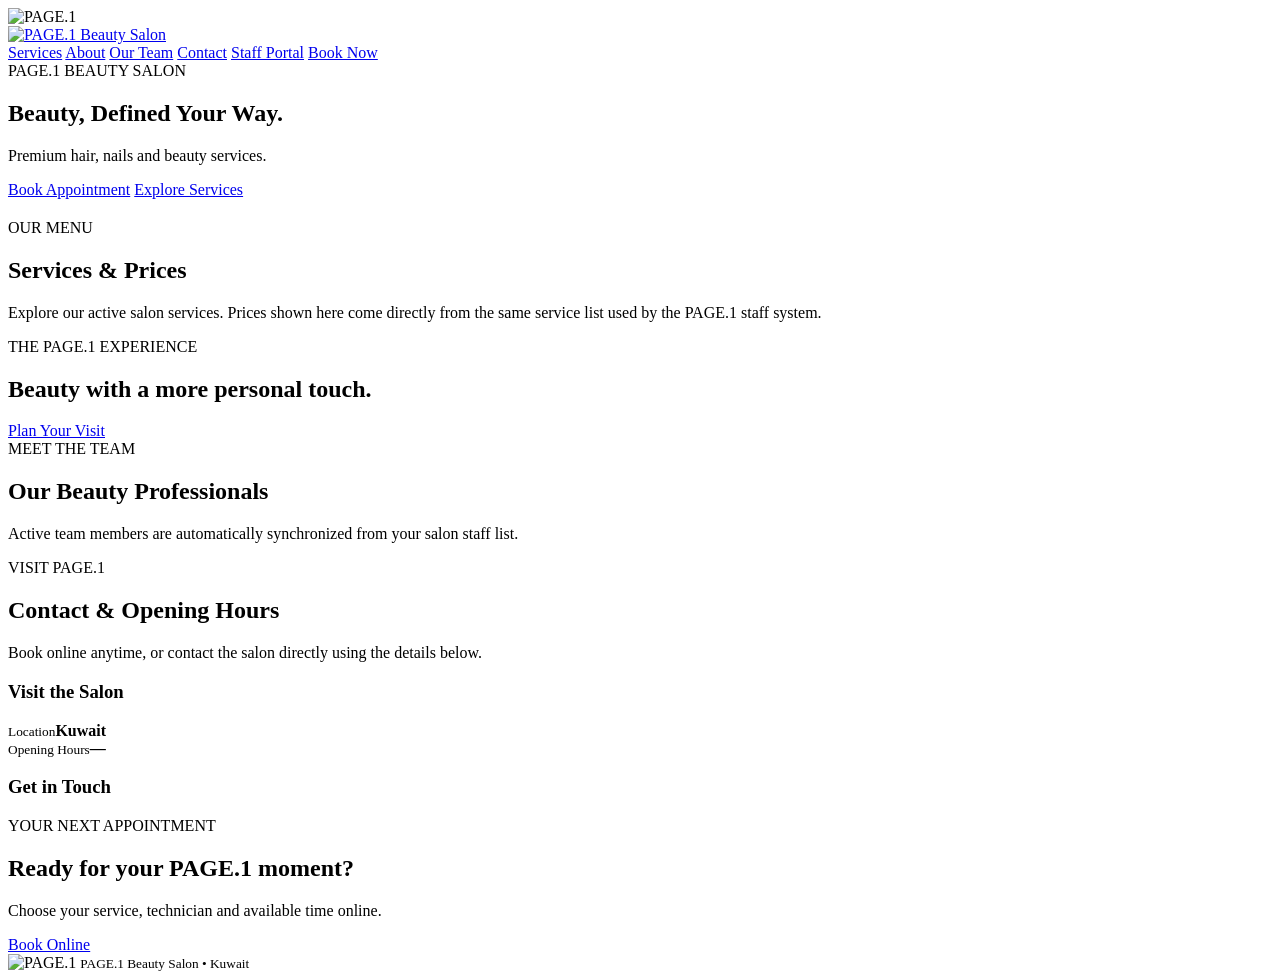
==== index.html @ f1e14783 "Add files via upload" ====
<!DOCTYPE html>
<html>
<head>
<meta name="theme-color" content="#E9E2D0">
<link rel="manifest" href="manifest.json">
<link rel="icon" href="assets/images/icon-192.png">
<meta name="description" content="PAGE.1 Beauty Salon - services, team and online booking.">
<meta name="viewport" content="width=device-width,initial-scale=1">
<title>PAGE.1 Beauty Salon</title>
<link rel="stylesheet" href="assets/css/site.css">
</head>
<body>
<div id="loading" class="loading">
  <div class="loading-box">
    <img src="assets/images/page1-logo.png" alt="PAGE.1">
    <div class="dots"><i></i><i></i><i></i></div>
  </div>
</div>

<header class="site-header">
  <nav class="nav">
    <a href="#"><img class="nav-logo" src="assets/images/page1-logo.png" alt="PAGE.1 Beauty Salon"></a>
    <div class="nav-links">
      <a href="#services">Services</a>
      <a href="#about">About</a>
      <a href="#team">Our Team</a>
      <a href="#contact">Contact</a>
      <a class="nav-staff" href="./staff/" >Staff Portal</a>
      <a class="nav-book" href="./book/" >Book Now</a>
    </div>
  </nav>
</header>

<section class="hero">
  <div class="hero-inner">
    <div>
      <div class="eyebrow">PAGE.1 BEAUTY SALON</div>
      <h1 id="tagline">Beauty, Defined Your Way.</h1>
      <p id="subtitle">Premium hair, nails and beauty services.</p>
      <div class="hero-actions">
        <a class="btn btn-dark" href="./book/" >Book Appointment</a>
        <a class="btn btn-light" href="#services">Explore Services</a>
      </div>
      <div id="heroNote" class="eyebrow" style="margin-top:20px;letter-spacing:1px"></div>
    </div>
    <div class="hero-art">
      <div class="art-card art-main"></div>
      <div class="art-card art-mini"></div>
    </div>
  </div>
</section>

<section id="services" class="section services-section">
  <div class="wrap">
    <div class="section-head">
      <div><div class="eyebrow">OUR MENU</div><h2>Services & Prices</h2></div>
      <p>Explore our active salon services. Prices shown here come directly from the same service list used by the PAGE.1 staff system.</p>
    </div>
    <div id="categoryFilter" class="category-filter"></div>
    <div id="serviceGrid" class="service-grid"></div>
  </div>
</section>

<section id="about" class="section">
  <div class="wrap about-grid">
    <div class="about-art"></div>
    <div class="about-copy">
      <div class="eyebrow">THE PAGE.1 EXPERIENCE</div>
      <h2>Beauty with a more personal touch.</h2>
      <p id="aboutText"></p>
      <a class="btn btn-dark" href="./book/" >Plan Your Visit</a>
    </div>
  </div>
</section>

<section id="team" class="section team-section">
  <div class="wrap">
    <div class="section-head">
      <div><div class="eyebrow">MEET THE TEAM</div><h2>Our Beauty Professionals</h2></div>
      <p>Active team members are automatically synchronized from your salon staff list.</p>
    </div>
    <div id="teamGrid" class="team-grid"></div>
  </div>
</section>

<section id="gallerySection" class="section" style="display:none">
  <div class="wrap">
    <div class="section-head">
      <div><div class="eyebrow">PAGE.1 MOMENTS</div><h2>Gallery</h2></div>
      <p>A glimpse of PAGE.1 style and salon work.</p>
    </div>
    <div id="gallery" class="gallery"></div>
  </div>
</section>

<section id="contact" class="section contact-section">
  <div class="wrap">
    <div class="section-head">
      <div><div class="eyebrow">VISIT PAGE.1</div><h2>Contact & Opening Hours</h2></div>
      <p>Book online anytime, or contact the salon directly using the details below.</p>
    </div>
    <div class="contact-grid">
      <div class="contact-card">
        <h3>Visit the Salon</h3>
        <div class="contact-list">
          <div class="contact-row"><small>Location</small><b id="location">Kuwait</b></div>
          <div class="contact-row"><small>Opening Hours</small><b id="hours">—</b></div>
        </div>
      </div>
      <div class="contact-card">
        <h3>Get in Touch</h3>
        <div id="contactList" class="contact-list"></div>
      </div>
    </div>
  </div>
</section>

<section class="cta">
  <div class="wrap">
    <div class="eyebrow">YOUR NEXT APPOINTMENT</div>
    <h2>Ready for your PAGE.1 moment?</h2>
    <p>Choose your service, technician and available time online.</p>
    <div class="hero-actions" style="justify-content:center">
      <a class="btn btn-dark" href="./book/" >Book Online</a>
    </div>
  </div>
</section>

<footer class="footer">
  <div class="wrap footer-inner">
    <img class="footer-logo" src="assets/images/page1-logo.png" alt="PAGE.1">
    <small id="footerCopy">PAGE.1 Beauty Salon • Kuwait</small>
  </div>
</footer>

<script>document.documentElement.dataset.sw="service-worker.js";</script>
<script src="assets/js/config.js"></script>
<script src="assets/js/api.js"></script>
<script src="assets/js/site.js"></script>
<script src="assets/js/pwa.js"></script>
</body>
</html>
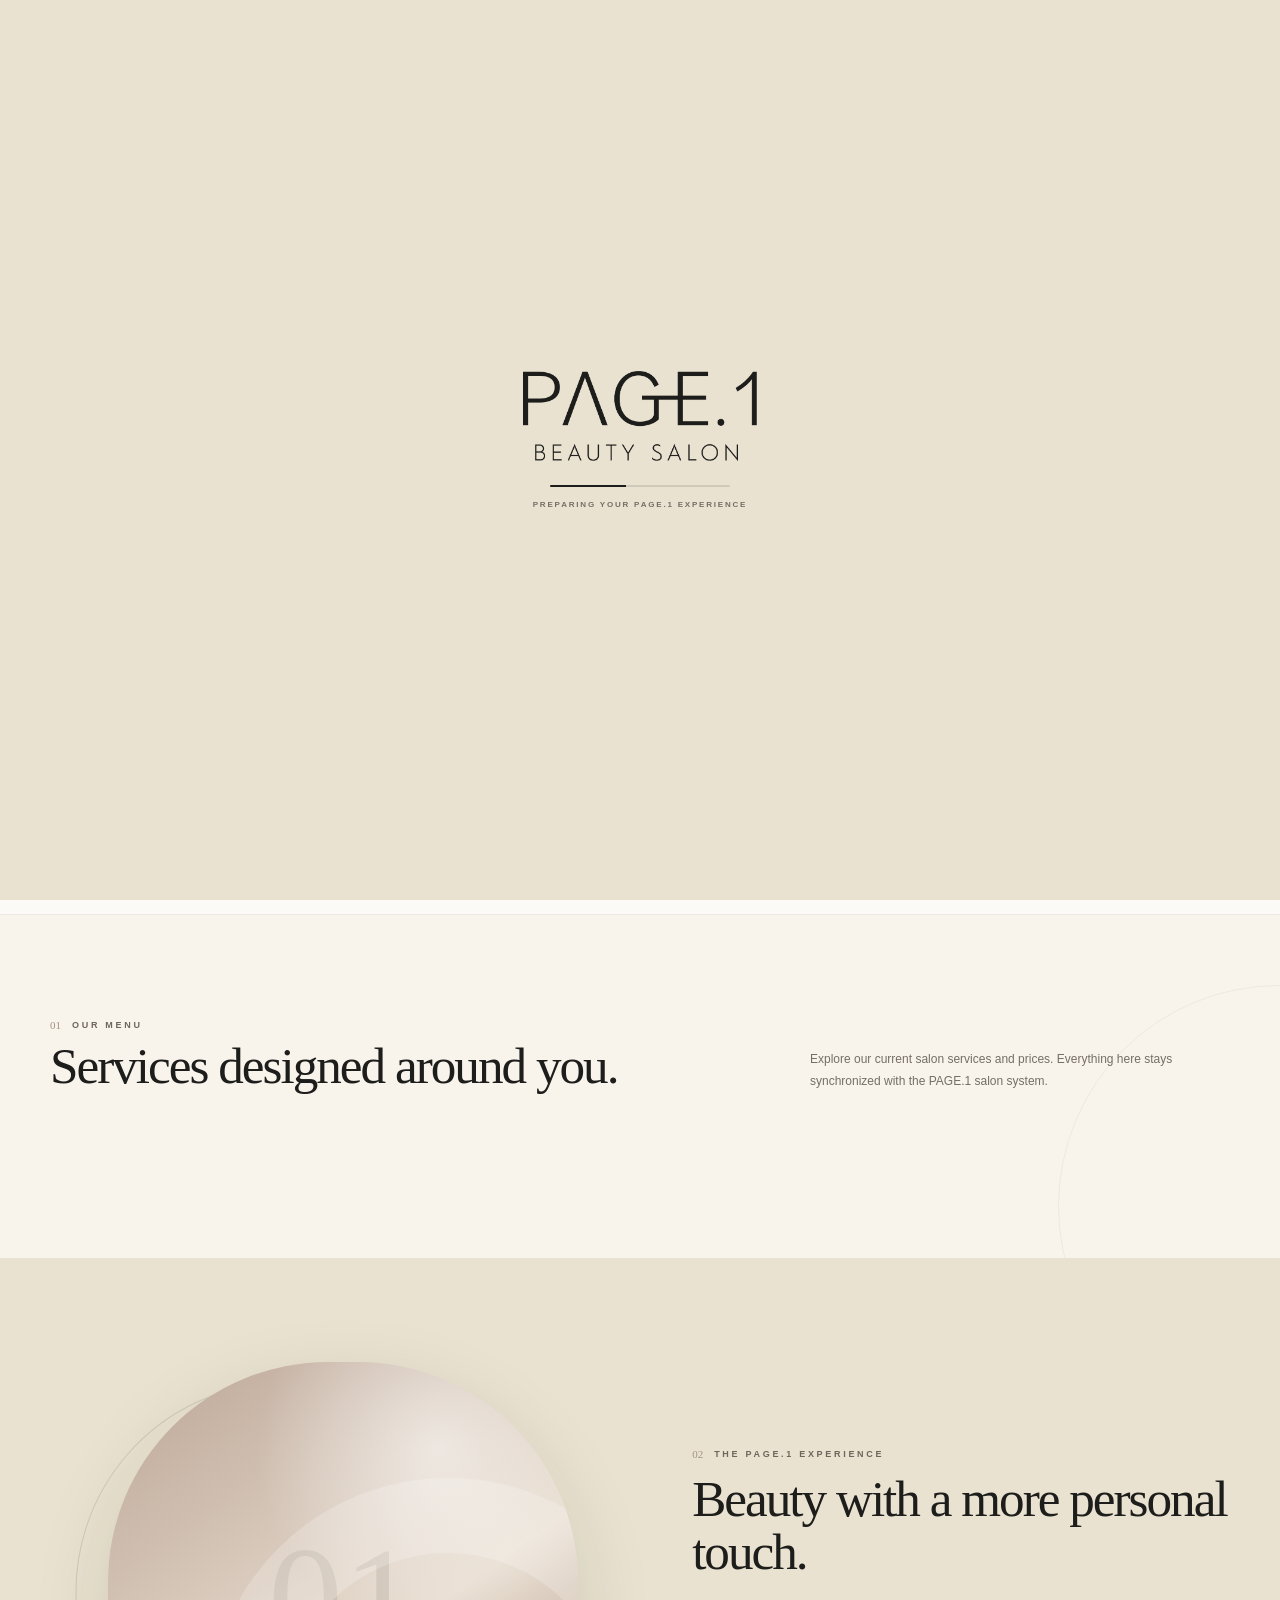
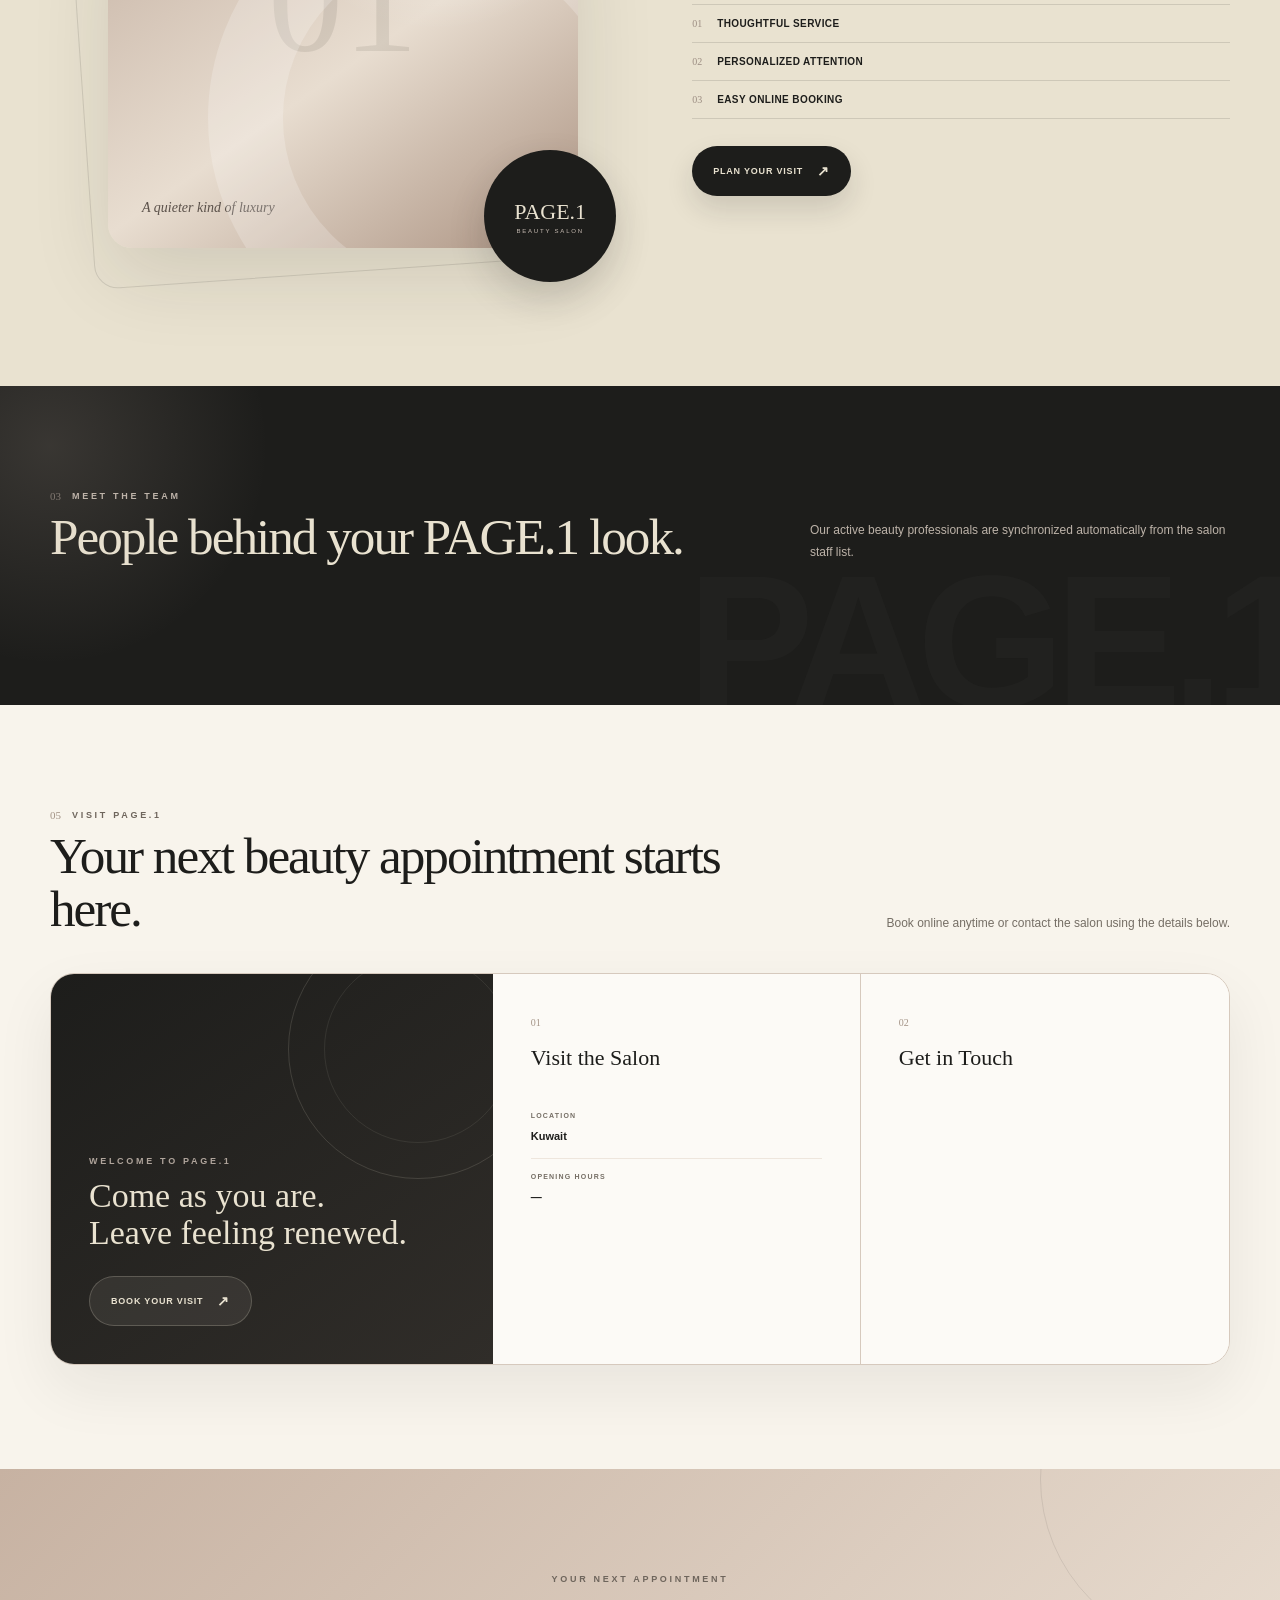
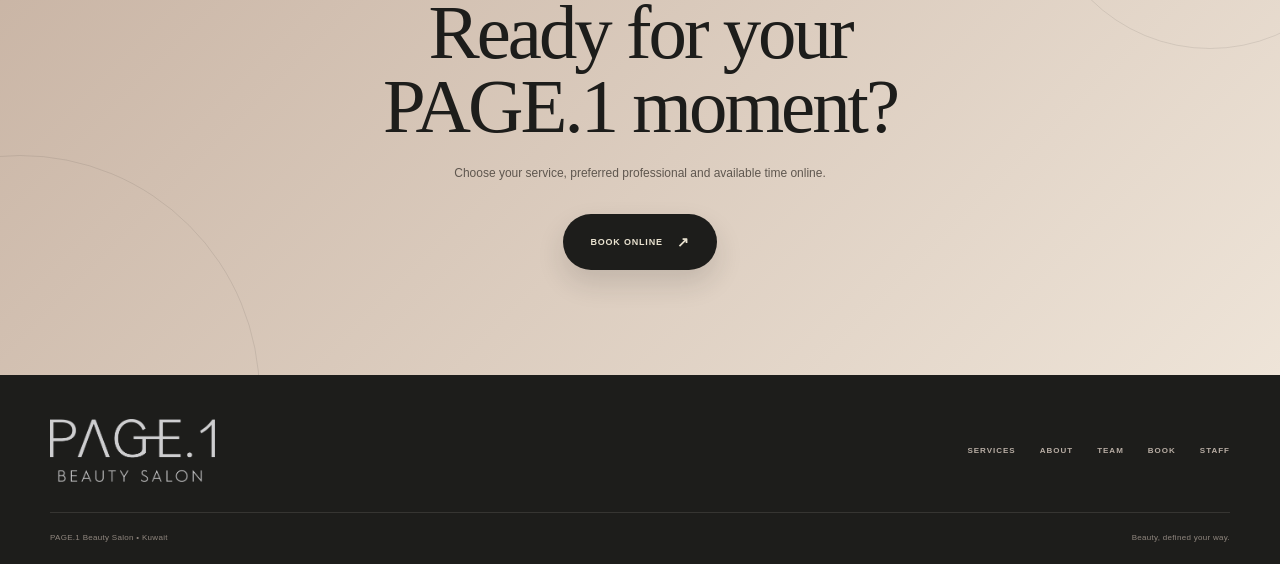
==== commit 7ff08904: "Add files via upload" ====
--- a/index.html
+++ b/index.html
@@ -1,93 +1,174 @@
 <!DOCTYPE html>
-<html>
+<html lang="en">
 <head>
+<meta charset="utf-8">
 <meta name="theme-color" content="#E9E2D0">
 <link rel="manifest" href="manifest.json">
 <link rel="icon" href="assets/images/icon-192.png">
-<meta name="description" content="PAGE.1 Beauty Salon - services, team and online booking.">
-<meta name="viewport" content="width=device-width,initial-scale=1">
+<meta name="description" content="PAGE.1 Beauty Salon - premium beauty services, team and online booking in Kuwait.">
+<meta name="viewport" content="width=device-width,initial-scale=1,viewport-fit=cover">
 <title>PAGE.1 Beauty Salon</title>
 <link rel="stylesheet" href="assets/css/site.css">
 </head>
 <body>
+<div id="scrollProgress" class="scroll-progress" aria-hidden="true"></div>
+
 <div id="loading" class="loading">
   <div class="loading-box">
     <img src="assets/images/page1-logo.png" alt="PAGE.1">
-    <div class="dots"><i></i><i></i><i></i></div>
+    <div class="loading-line"><i></i></div>
+    <small>Preparing your PAGE.1 experience</small>
   </div>
 </div>
 
-<header class="site-header">
+<div class="announcement">
+  <div class="announcement-inner">
+    <span>PAGE.1 BEAUTY SALON</span>
+    <span class="announcement-dot"></span>
+    <span>Online booking available</span>
+    <a href="./book/">Reserve your visit <span>↗</span></a>
+  </div>
+</div>
+
+<header class="site-header" id="siteHeader">
   <nav class="nav">
-    <a href="#"><img class="nav-logo" src="assets/images/page1-logo.png" alt="PAGE.1 Beauty Salon"></a>
-    <div class="nav-links">
+    <a class="brand" href="#top" aria-label="PAGE.1 Beauty Salon home">
+      <img class="nav-logo" src="assets/images/page1-logo.png" alt="PAGE.1 Beauty Salon">
+    </a>
+
+    <button id="menuToggle" class="menu-toggle" type="button" aria-expanded="false" aria-controls="navLinks" aria-label="Open navigation">
+      <span></span><span></span>
+    </button>
+
+    <div class="nav-links" id="navLinks">
       <a href="#services">Services</a>
       <a href="#about">About</a>
-      <a href="#team">Our Team</a>
+      <a href="#team">Team</a>
       <a href="#contact">Contact</a>
-      <a class="nav-staff" href="./staff/" >Staff Portal</a>
-      <a class="nav-book" href="./book/" >Book Now</a>
+      <a class="nav-staff" href="./staff/">Staff Portal</a>
+      <a class="nav-book" href="./book/">Book Now <span>↗</span></a>
     </div>
   </nav>
 </header>
 
+<main id="top">
 <section class="hero">
+  <div class="hero-glow glow-one"></div>
+  <div class="hero-glow glow-two"></div>
   <div class="hero-inner">
-    <div>
-      <div class="eyebrow">PAGE.1 BEAUTY SALON</div>
-      <h1 id="tagline">Beauty, Defined Your Way.</h1>
-      <p id="subtitle">Premium hair, nails and beauty services.</p>
-      <div class="hero-actions">
-        <a class="btn btn-dark" href="./book/" >Book Appointment</a>
-        <a class="btn btn-light" href="#services">Explore Services</a>
-      </div>
-      <div id="heroNote" class="eyebrow" style="margin-top:20px;letter-spacing:1px"></div>
-    </div>
-    <div class="hero-art">
-      <div class="art-card art-main"></div>
-      <div class="art-card art-mini"></div>
-    </div>
+    <div class="hero-copy">
+      <div class="eyebrow reveal" data-delay="0">PAGE.1 BEAUTY SALON · KUWAIT</div>
+      <h1 id="tagline" class="hero-title reveal" data-delay="70">Beauty, Defined Your Way.</h1>
+      <p id="subtitle" class="hero-subtitle reveal" data-delay="140">Premium hair, nails and beauty services.</p>
+      <div class="hero-actions reveal" data-delay="210">
+        <a class="btn btn-dark" href="./book/">Book Appointment <span class="btn-arrow">↗</span></a>
+        <a class="btn btn-light" href="#services">Explore Services <span class="btn-arrow">↓</span></a>
+      </div>
+      <div id="heroNote" class="hero-note reveal" data-delay="260"></div>
+
+      <div class="hero-metrics reveal" data-delay="300">
+        <div class="metric">
+          <strong id="serviceCount">0</strong>
+          <span>Active services</span>
+        </div>
+        <div class="metric">
+          <strong id="teamCount">0</strong>
+          <span>Beauty professionals</span>
+        </div>
+        <div class="metric metric-text">
+          <strong>24/7</strong>
+          <span>Online booking</span>
+        </div>
+      </div>
+    </div>
+
+    <div class="hero-visual reveal" data-delay="120" id="heroVisual" aria-hidden="true">
+      <div class="visual-orbit orbit-one"></div>
+      <div class="visual-orbit orbit-two"></div>
+      <div class="visual-panel visual-main">
+        <span class="visual-index">01</span>
+        <div class="visual-word">PAGE.1</div>
+        <div class="visual-caption">BEAUTY · CARE · DETAIL</div>
+      </div>
+      <div class="visual-panel visual-mini">
+        <span>YOUR</span>
+        <b>MOMENT</b>
+      </div>
+      <div class="floating-chip chip-one"><i></i> Personal care</div>
+      <div class="floating-chip chip-two">Book online ↗</div>
+    </div>
+  </div>
+  <a href="#services" class="scroll-cue" aria-label="Scroll to services"><span>SCROLL</span><i></i></a>
+</section>
+
+<section class="marquee" aria-hidden="true">
+  <div class="marquee-track">
+    <span>PAGE.1 BEAUTY SALON</span><i>✦</i><span>NAILS</span><i>✦</i><span>HAIR</span><i>✦</i><span>BEAUTY</span><i>✦</i><span>PERSONAL CARE</span><i>✦</i>
+    <span>PAGE.1 BEAUTY SALON</span><i>✦</i><span>NAILS</span><i>✦</i><span>HAIR</span><i>✦</i><span>BEAUTY</span><i>✦</i><span>PERSONAL CARE</span><i>✦</i>
   </div>
 </section>
 
 <section id="services" class="section services-section">
   <div class="wrap">
-    <div class="section-head">
-      <div><div class="eyebrow">OUR MENU</div><h2>Services & Prices</h2></div>
-      <p>Explore our active salon services. Prices shown here come directly from the same service list used by the PAGE.1 staff system.</p>
-    </div>
-    <div id="categoryFilter" class="category-filter"></div>
+    <div class="section-head reveal">
+      <div>
+        <div class="section-kicker"><span>01</span><div class="eyebrow">OUR MENU</div></div>
+        <h2>Services designed around you.</h2>
+      </div>
+      <p>Explore our current salon services and prices. Everything here stays synchronized with the PAGE.1 salon system.</p>
+    </div>
+    <div id="categoryFilter" class="category-filter reveal" data-delay="80"></div>
     <div id="serviceGrid" class="service-grid"></div>
   </div>
 </section>
 
-<section id="about" class="section">
+<section id="about" class="section about-section">
   <div class="wrap about-grid">
-    <div class="about-art"></div>
-    <div class="about-copy">
-      <div class="eyebrow">THE PAGE.1 EXPERIENCE</div>
+    <div class="about-visual reveal">
+      <div class="about-frame about-frame-back"></div>
+      <div class="about-art">
+        <span class="about-number">PAGE.1</span>
+        <div class="about-monogram">01</div>
+        <span class="about-caption">A quieter kind of luxury</span>
+      </div>
+      <div class="about-badge"><b>PAGE.1</b><span>BEAUTY SALON</span></div>
+    </div>
+    <div class="about-copy reveal" data-delay="100">
+      <div class="section-kicker"><span>02</span><div class="eyebrow">THE PAGE.1 EXPERIENCE</div></div>
       <h2>Beauty with a more personal touch.</h2>
       <p id="aboutText"></p>
-      <a class="btn btn-dark" href="./book/" >Plan Your Visit</a>
+      <div class="about-points">
+        <div><i>01</i><span>Thoughtful service</span></div>
+        <div><i>02</i><span>Personalized attention</span></div>
+        <div><i>03</i><span>Easy online booking</span></div>
+      </div>
+      <a class="btn btn-dark" href="./book/">Plan Your Visit <span class="btn-arrow">↗</span></a>
     </div>
   </div>
 </section>
 
 <section id="team" class="section team-section">
-  <div class="wrap">
-    <div class="section-head">
-      <div><div class="eyebrow">MEET THE TEAM</div><h2>Our Beauty Professionals</h2></div>
-      <p>Active team members are automatically synchronized from your salon staff list.</p>
+  <div class="team-glow"></div>
+  <div class="wrap">
+    <div class="section-head reveal">
+      <div>
+        <div class="section-kicker"><span>03</span><div class="eyebrow">MEET THE TEAM</div></div>
+        <h2>People behind your PAGE.1 look.</h2>
+      </div>
+      <p>Our active beauty professionals are synchronized automatically from the salon staff list.</p>
     </div>
     <div id="teamGrid" class="team-grid"></div>
   </div>
 </section>
 
-<section id="gallerySection" class="section" style="display:none">
-  <div class="wrap">
-    <div class="section-head">
-      <div><div class="eyebrow">PAGE.1 MOMENTS</div><h2>Gallery</h2></div>
-      <p>A glimpse of PAGE.1 style and salon work.</p>
+<section id="gallerySection" class="section gallery-section" style="display:none">
+  <div class="wrap">
+    <div class="section-head reveal">
+      <div>
+        <div class="section-kicker"><span>04</span><div class="eyebrow">PAGE.1 MOMENTS</div></div>
+        <h2>A glimpse of our style.</h2>
+      </div>
+      <p>Salon moments, finishes and details from PAGE.1.</p>
     </div>
     <div id="gallery" class="gallery"></div>
   </div>
@@ -95,41 +176,69 @@
 
 <section id="contact" class="section contact-section">
   <div class="wrap">
-    <div class="section-head">
-      <div><div class="eyebrow">VISIT PAGE.1</div><h2>Contact & Opening Hours</h2></div>
-      <p>Book online anytime, or contact the salon directly using the details below.</p>
-    </div>
-    <div class="contact-grid">
-      <div class="contact-card">
-        <h3>Visit the Salon</h3>
-        <div class="contact-list">
-          <div class="contact-row"><small>Location</small><b id="location">Kuwait</b></div>
-          <div class="contact-row"><small>Opening Hours</small><b id="hours">—</b></div>
-        </div>
-      </div>
-      <div class="contact-card">
-        <h3>Get in Touch</h3>
-        <div id="contactList" class="contact-list"></div>
+    <div class="section-head reveal">
+      <div>
+        <div class="section-kicker"><span>05</span><div class="eyebrow">VISIT PAGE.1</div></div>
+        <h2>Your next beauty appointment starts here.</h2>
+      </div>
+      <p>Book online anytime or contact the salon using the details below.</p>
+    </div>
+
+    <div class="contact-shell reveal" data-delay="90">
+      <div class="contact-lead">
+        <div class="contact-orb"></div>
+        <div class="eyebrow">WELCOME TO PAGE.1</div>
+        <h3>Come as you are.<br>Leave feeling renewed.</h3>
+        <a class="btn btn-light inverse" href="./book/">Book Your Visit <span class="btn-arrow">↗</span></a>
+      </div>
+
+      <div class="contact-grid">
+        <div class="contact-card">
+          <span class="contact-no">01</span>
+          <h3>Visit the Salon</h3>
+          <div class="contact-list">
+            <div class="contact-row"><small>Location</small><b id="location">Kuwait</b></div>
+            <div class="contact-row"><small>Opening Hours</small><b id="hours">—</b></div>
+          </div>
+        </div>
+        <div class="contact-card">
+          <span class="contact-no">02</span>
+          <h3>Get in Touch</h3>
+          <div id="contactList" class="contact-list"></div>
+        </div>
       </div>
     </div>
   </div>
 </section>
 
 <section class="cta">
-  <div class="wrap">
+  <div class="cta-ring ring-one"></div>
+  <div class="cta-ring ring-two"></div>
+  <div class="wrap cta-inner reveal">
     <div class="eyebrow">YOUR NEXT APPOINTMENT</div>
-    <h2>Ready for your PAGE.1 moment?</h2>
-    <p>Choose your service, technician and available time online.</p>
-    <div class="hero-actions" style="justify-content:center">
-      <a class="btn btn-dark" href="./book/" >Book Online</a>
-    </div>
-  </div>
-</section>
+    <h2>Ready for your<br>PAGE.1 moment?</h2>
+    <p>Choose your service, preferred professional and available time online.</p>
+    <div class="hero-actions centered">
+      <a class="btn btn-dark btn-large" href="./book/">Book Online <span class="btn-arrow">↗</span></a>
+    </div>
+  </div>
+</section>
+</main>
 
 <footer class="footer">
-  <div class="wrap footer-inner">
+  <div class="wrap footer-main">
     <img class="footer-logo" src="assets/images/page1-logo.png" alt="PAGE.1">
+    <div class="footer-links">
+      <a href="#services">Services</a>
+      <a href="#about">About</a>
+      <a href="#team">Team</a>
+      <a href="./book/">Book</a>
+      <a href="./staff/">Staff</a>
+    </div>
+  </div>
+  <div class="wrap footer-bottom">
     <small id="footerCopy">PAGE.1 Beauty Salon • Kuwait</small>
+    <small>Beauty, defined your way.</small>
   </div>
 </footer>
 
--- a/assets/css/site.css
+++ b/assets/css/site.css
@@ -0,0 +1,289 @@
+:root{
+  --cream:#E9E2D0;
+  --cream2:#F5F0E7;
+  --taupe:#CABAAD;
+  --taupe2:#B9A292;
+  --ink:#1D1D1B;
+  --ink2:#2B2926;
+  --paper:#FCFAF6;
+  --line:#D6C9BD;
+  --muted:#756E65;
+  --shadow:0 28px 80px rgba(29,29,27,.12);
+  --serif:Georgia,"Times New Roman",serif;
+  --sans:Arial,Helvetica,sans-serif;
+}
+
+*{box-sizing:border-box}
+html{scroll-behavior:smooth;scroll-padding-top:110px}
+body{margin:0;font-family:var(--sans);background:var(--cream);color:var(--ink);overflow-x:hidden}
+body.menu-open{overflow:hidden}
+a{color:inherit}
+::selection{background:var(--ink);color:var(--cream)}
+
+.scroll-progress{position:fixed;left:0;top:0;height:3px;width:0;background:var(--ink);z-index:200;transform-origin:left;transition:width .08s linear}
+
+.loading{position:fixed;inset:0;z-index:500;display:flex;align-items:center;justify-content:center;background:var(--cream);transition:opacity .7s cubic-bezier(.22,.8,.24,1),visibility .7s ease}
+.loading.hide{opacity:0;visibility:hidden;pointer-events:none}
+.loading-box{text-align:center;transform:translateY(-10px)}
+.loading-box img{width:min(260px,65vw);max-height:90px;object-fit:contain;animation:logoBreath 1.7s ease-in-out infinite}
+.loading-box small{display:block;margin-top:13px;font-size:8px;font-weight:800;letter-spacing:1.8px;text-transform:uppercase;color:var(--muted)}
+.loading-line{width:180px;height:2px;background:rgba(29,29,27,.12);margin:20px auto 0;overflow:hidden;border-radius:999px}
+.loading-line i{display:block;width:42%;height:100%;background:var(--ink);animation:loadingSlide 1.25s ease-in-out infinite}
+@keyframes loadingSlide{0%{transform:translateX(-120%)}100%{transform:translateX(340%)}}
+@keyframes logoBreath{50%{opacity:.55;transform:scale(.985)}}
+
+.announcement{height:34px;background:var(--ink);color:var(--cream);display:flex;align-items:center;position:relative;z-index:50}
+.announcement-inner{width:min(1180px,calc(100% - 30px));margin:auto;display:flex;align-items:center;justify-content:center;gap:12px;font-size:8px;font-weight:800;letter-spacing:1.5px;text-transform:uppercase}
+.announcement-inner a{text-decoration:none;margin-left:8px;border-bottom:1px solid rgba(233,226,208,.42);padding-bottom:2px}
+.announcement-dot{width:3px;height:3px;background:var(--taupe);border-radius:50%}
+
+.site-header{position:sticky;top:0;z-index:40;background:rgba(233,226,208,.82);backdrop-filter:blur(18px);-webkit-backdrop-filter:blur(18px);border-bottom:1px solid transparent;transition:.3s ease}
+.site-header.scrolled{background:rgba(245,240,231,.92);border-color:rgba(202,186,173,.55);box-shadow:0 8px 30px rgba(29,29,27,.05)}
+.nav{width:min(1180px,calc(100% - 30px));margin:auto;height:82px;display:flex;align-items:center;justify-content:space-between;gap:24px;transition:.3s ease}
+.site-header.scrolled .nav{height:70px}
+.brand{display:flex;align-items:center;position:relative}
+.nav-logo{width:185px;max-height:60px;object-fit:contain;transition:.3s ease}
+.site-header.scrolled .nav-logo{width:168px}
+.nav-links{display:flex;align-items:center;gap:20px}
+.nav-links>a{text-decoration:none;font-size:9px;font-weight:900;letter-spacing:.8px;text-transform:uppercase;position:relative;white-space:nowrap}
+.nav-links>a:not(.nav-book):not(.nav-staff):after{content:"";position:absolute;left:0;right:100%;bottom:-6px;height:1px;background:var(--ink);transition:right .25s ease}
+.nav-links>a:not(.nav-book):not(.nav-staff):hover:after{right:0}
+.nav-book,.nav-staff{padding:12px 15px;border-radius:999px;transition:.25s ease!important}
+.nav-book{background:var(--ink);color:var(--cream)}
+.nav-book:hover{transform:translateY(-2px);box-shadow:0 10px 24px rgba(29,29,27,.18)}
+.nav-staff{border:1px solid rgba(29,29,27,.18);background:rgba(252,250,246,.38)}
+.nav-staff:hover{background:var(--paper);border-color:var(--ink)}
+.menu-toggle{display:none;width:44px;height:44px;border:1px solid rgba(29,29,27,.16);background:rgba(252,250,246,.55);border-radius:50%;align-items:center;justify-content:center;flex-direction:column;gap:6px;cursor:pointer}
+.menu-toggle span{width:17px;height:1px;background:var(--ink);transition:.25s ease}
+.menu-toggle.active span:first-child{transform:translateY(3.5px) rotate(45deg)}
+.menu-toggle.active span:last-child{transform:translateY(-3.5px) rotate(-45deg)}
+
+.hero{min-height:760px;display:flex;align-items:center;position:relative;overflow:hidden;background:linear-gradient(135deg,#F2ECE0 0%,#E3D5C7 50%,#C9B5A5 100%)}
+.hero:before{content:"";position:absolute;inset:0;background-image:linear-gradient(rgba(29,29,27,.035) 1px,transparent 1px),linear-gradient(90deg,rgba(29,29,27,.035) 1px,transparent 1px);background-size:56px 56px;mask-image:linear-gradient(to right,rgba(0,0,0,.55),transparent 72%)}
+.hero:after{content:"PAGE.1";position:absolute;left:-18px;bottom:-44px;font-family:var(--sans);font-size:clamp(130px,20vw,310px);font-weight:900;letter-spacing:-16px;color:rgba(255,255,255,.12);white-space:nowrap;line-height:.8;pointer-events:none}
+.hero-glow{position:absolute;border-radius:50%;filter:blur(2px);pointer-events:none}
+.glow-one{width:520px;height:520px;right:-130px;top:-90px;background:radial-gradient(circle,rgba(255,255,255,.58),rgba(255,255,255,0) 68%);animation:drift 11s ease-in-out infinite}
+.glow-two{width:380px;height:380px;left:35%;bottom:-170px;background:radial-gradient(circle,rgba(255,245,230,.45),rgba(255,255,255,0) 70%);animation:drift 13s ease-in-out infinite reverse}
+@keyframes drift{50%{transform:translate(28px,-18px) scale(1.06)}}
+.hero-inner{position:relative;z-index:2;width:min(1180px,calc(100% - 30px));margin:auto;display:grid;grid-template-columns:1.04fr .96fr;align-items:center;gap:64px;padding:62px 0 84px}
+.hero-copy{position:relative;z-index:2}
+.eyebrow{font-size:9px;font-weight:900;letter-spacing:2.7px;color:#6E655C;text-transform:uppercase}
+.hero-title{font-family:var(--serif);font-weight:400;font-size:clamp(55px,6.3vw,91px);line-height:.94;letter-spacing:-3.8px;margin:17px 0 24px;max-width:690px}
+.hero-subtitle{font-size:15px;color:#5D554E;line-height:1.8;max-width:540px;margin:0}
+.hero-actions{display:flex;gap:10px;flex-wrap:wrap;margin-top:30px}
+.hero-actions.centered{justify-content:center}
+.btn{display:inline-flex;align-items:center;justify-content:center;gap:14px;min-height:50px;padding:0 21px;border-radius:999px;text-decoration:none;font-size:9px;font-weight:900;letter-spacing:.8px;text-transform:uppercase;transition:transform .25s ease,box-shadow .25s ease,background .25s ease,color .25s ease}
+.btn:hover{transform:translateY(-3px)}
+.btn-dark{background:var(--ink);color:var(--cream);box-shadow:0 13px 28px rgba(29,29,27,.14)}
+.btn-dark:hover{box-shadow:0 17px 34px rgba(29,29,27,.22)}
+.btn-light{background:rgba(252,250,246,.58);border:1px solid rgba(29,29,27,.16)}
+.btn-light:hover{background:var(--paper)}
+.btn-light.inverse{background:rgba(233,226,208,.08);color:var(--cream);border-color:rgba(233,226,208,.22)}
+.btn-large{min-height:56px;padding:0 27px}
+.btn-arrow{font-size:14px;transition:transform .25s ease}
+.btn:hover .btn-arrow{transform:translate(3px,-3px)}
+.hero-note{margin-top:20px;min-height:11px;font-size:9px;color:#665E56;letter-spacing:.5px}
+.hero-metrics{display:flex;gap:34px;margin-top:38px;padding-top:24px;border-top:1px solid rgba(29,29,27,.14);max-width:560px}
+.metric{display:grid;gap:4px}
+.metric strong{font-family:var(--serif);font-size:27px;font-weight:400;line-height:1}
+.metric span{font-size:8px;text-transform:uppercase;letter-spacing:1.2px;font-weight:800;color:#6A625B}
+
+.hero-visual{height:540px;position:relative;transform-style:preserve-3d;perspective:1000px}
+.visual-panel{position:absolute;overflow:hidden;border:1px solid rgba(255,255,255,.46);box-shadow:0 32px 90px rgba(29,29,27,.14);will-change:transform}
+.visual-main{inset:16px 24px 28px 82px;border-radius:240px 240px 28px 28px;background:linear-gradient(145deg,#BCA494 0%,#E4D8CA 45%,#9E8270 100%)}
+.visual-main:before{content:"";position:absolute;inset:0;background:radial-gradient(circle at 70% 20%,rgba(255,255,255,.48),transparent 32%),linear-gradient(120deg,transparent 48%,rgba(255,255,255,.12) 49%,transparent 50%);background-size:auto,28px 28px}
+.visual-main:after{content:"";position:absolute;width:310px;height:310px;border:1px solid rgba(29,29,27,.14);border-radius:50%;left:50%;top:50%;transform:translate(-50%,-50%)}
+.visual-index{position:absolute;right:24px;top:27px;font-size:10px;font-weight:900;letter-spacing:1px}
+.visual-word{position:absolute;left:50%;top:49%;transform:translate(-50%,-50%) rotate(-90deg);font-size:58px;font-weight:900;letter-spacing:7px;color:rgba(29,29,27,.16);white-space:nowrap}
+.visual-caption{position:absolute;left:28px;bottom:27px;font-size:8px;font-weight:900;letter-spacing:2px;color:rgba(29,29,27,.65)}
+.visual-mini{left:3px;bottom:9px;width:175px;height:220px;border-radius:95px 95px 20px 20px;background:linear-gradient(145deg,#171715,#393431);color:var(--cream);padding:26px 21px;display:flex;flex-direction:column;justify-content:flex-end;animation:miniFloat 5s ease-in-out infinite}
+.visual-mini span{font-size:8px;letter-spacing:2px;color:#B8ADA4}
+.visual-mini b{font-family:var(--serif);font-size:22px;font-weight:400;margin-top:4px}
+@keyframes miniFloat{50%{transform:translateY(-11px) rotate(-1deg)}}
+.visual-orbit{position:absolute;border:1px solid rgba(29,29,27,.14);border-radius:50%;animation:orbitPulse 7s ease-in-out infinite}
+.orbit-one{width:240px;height:240px;right:-28px;top:30px}
+.orbit-two{width:155px;height:155px;right:8px;top:72px;animation-delay:-2s}
+@keyframes orbitPulse{50%{transform:scale(1.08);opacity:.45}}
+.floating-chip{position:absolute;background:rgba(252,250,246,.76);backdrop-filter:blur(12px);border:1px solid rgba(255,255,255,.7);box-shadow:0 12px 32px rgba(29,29,27,.09);padding:11px 14px;border-radius:999px;font-size:8px;font-weight:900;letter-spacing:.7px;text-transform:uppercase;z-index:5}
+.floating-chip i{display:inline-block;width:6px;height:6px;border-radius:50%;background:#587663;margin-right:7px;box-shadow:0 0 0 4px rgba(88,118,99,.12)}
+.chip-one{right:-2px;bottom:120px;animation:chipFloat 6s ease-in-out infinite}
+.chip-two{left:52px;top:44px;animation:chipFloat 7s ease-in-out infinite reverse}
+@keyframes chipFloat{50%{transform:translateY(-9px)}}
+.scroll-cue{position:absolute;z-index:3;left:50%;bottom:20px;transform:translateX(-50%);display:flex;flex-direction:column;align-items:center;text-decoration:none;gap:7px;color:#655E56}
+.scroll-cue span{font-size:7px;letter-spacing:2px;font-weight:900}
+.scroll-cue i{display:block;width:1px;height:32px;background:linear-gradient(var(--ink),transparent);animation:scrollLine 1.6s ease-in-out infinite}
+@keyframes scrollLine{0%,100%{transform:scaleY(.45);transform-origin:top;opacity:.4}50%{transform:scaleY(1);opacity:1}}
+
+.marquee{background:var(--paper);border-top:1px solid rgba(29,29,27,.08);border-bottom:1px solid rgba(29,29,27,.08);overflow:hidden;padding:13px 0}
+.marquee-track{display:flex;width:max-content;align-items:center;gap:24px;animation:marquee 28s linear infinite}
+.marquee-track span{font-size:8px;font-weight:900;letter-spacing:1.7px;text-transform:uppercase;color:#625A53}
+.marquee-track i{font-style:normal;color:var(--taupe2);font-size:9px}
+@keyframes marquee{to{transform:translateX(-50%)}}
+
+.section{padding:104px 0;position:relative}
+.wrap{width:min(1180px,calc(100% - 30px));margin:auto}
+.section-head{display:flex;justify-content:space-between;gap:40px;align-items:flex-end;margin-bottom:38px}
+.section-head h2{font-family:var(--serif);font-weight:400;font-size:clamp(36px,4vw,55px);line-height:1.02;letter-spacing:-2px;margin:9px 0 0;max-width:680px}
+.section-head p{max-width:420px;color:var(--muted);font-size:12px;line-height:1.8;margin:0}
+.section-kicker{display:flex;align-items:center;gap:11px}
+.section-kicker>span{font-family:var(--serif);font-size:11px;color:#A39386}
+
+.services-section{background:#F8F4EC;overflow:hidden}
+.services-section:before{content:"";position:absolute;width:440px;height:440px;border:1px solid rgba(29,29,27,.05);border-radius:50%;right:-220px;top:70px}
+.category-filter{display:flex;gap:8px;flex-wrap:wrap;margin-bottom:24px}
+.filter{border:1px solid var(--line);background:rgba(255,255,255,.68);border-radius:999px;padding:10px 15px;font-size:8px;font-weight:900;letter-spacing:.8px;text-transform:uppercase;cursor:pointer;transition:.24s ease}
+.filter:hover{transform:translateY(-2px);background:white}
+.filter.active{background:var(--ink);color:var(--cream);border-color:var(--ink);box-shadow:0 10px 22px rgba(29,29,27,.12)}
+.service-grid{display:grid;grid-template-columns:repeat(3,1fr);gap:12px}
+.service-card{position:relative;background:rgba(255,255,255,.78);border:1px solid rgba(214,201,189,.85);border-radius:20px;padding:21px;display:flex;flex-direction:column;min-height:205px;transition:transform .35s cubic-bezier(.22,.8,.24,1),box-shadow .35s ease,border-color .35s ease;background .35s ease;overflow:hidden}
+.service-card:before{content:"";position:absolute;right:-70px;top:-70px;width:145px;height:145px;border:1px solid rgba(29,29,27,.08);border-radius:50%;transition:.4s ease}
+.service-card:hover{transform:translateY(-7px);box-shadow:0 22px 44px rgba(29,29,27,.10);border-color:#CBB8A9;background:white}
+.service-card:hover:before{transform:scale(1.35)}
+.service-top{display:flex;justify-content:space-between;align-items:flex-start;gap:10px}
+.service-cat{font-size:8px;font-weight:900;letter-spacing:1.2px;color:var(--muted);text-transform:uppercase}
+.service-index{font-family:var(--serif);font-size:11px;color:#AA998C}
+.service-card h3{font-family:var(--serif);font-size:22px;font-weight:400;line-height:1.15;margin:17px 0 20px;max-width:85%}
+.service-meta{margin-top:auto;display:flex;justify-content:space-between;gap:10px;align-items:end;padding-top:16px;border-top:1px solid rgba(214,201,189,.7)}
+.service-price{font-size:18px;font-weight:900;letter-spacing:-.5px}
+.service-duration{font-size:8px;color:var(--muted);margin-top:5px;text-transform:uppercase;letter-spacing:.6px}
+.service-book{width:37px;height:37px;border-radius:50%;display:flex;align-items:center;justify-content:center;background:var(--ink);color:var(--cream);font-size:15px;font-weight:400;text-decoration:none;transition:.25s ease}
+.service-book:hover{transform:rotate(45deg) scale(1.06)}
+
+.about-section{background:var(--cream)}
+.about-grid{display:grid;grid-template-columns:1fr .95fr;gap:76px;align-items:center}
+.about-visual{min-height:520px;position:relative}
+.about-frame{position:absolute;border:1px solid rgba(29,29,27,.12);border-radius:210px 210px 24px 24px}
+.about-frame-back{inset:18px 64px 8px 28px;transform:rotate(-4deg)}
+.about-art{position:absolute;inset:0 38px 34px 58px;border-radius:220px 220px 24px 24px;background:linear-gradient(145deg,#BBA596,#E8DDD0 58%,#AA9180);overflow:hidden;box-shadow:var(--shadow)}
+.about-art:before{content:"";position:absolute;inset:0;background:radial-gradient(circle at 70% 18%,rgba(255,255,255,.55),transparent 35%)}
+.about-art:after{content:"";position:absolute;right:-110px;bottom:-110px;width:330px;height:330px;border-radius:50%;border:75px solid rgba(255,255,255,.20)}
+.about-number{position:absolute;left:34px;top:38px;font-size:9px;font-weight:900;letter-spacing:2px;color:rgba(29,29,27,.6)}
+.about-monogram{position:absolute;left:50%;top:49%;transform:translate(-50%,-50%);font-family:var(--serif);font-size:150px;color:rgba(29,29,27,.09)}
+.about-caption{position:absolute;left:34px;bottom:32px;font-family:var(--serif);font-style:italic;font-size:14px;color:#5B514A}
+.about-badge{position:absolute;right:0;bottom:0;width:132px;height:132px;border-radius:50%;background:var(--ink);color:var(--cream);display:flex;align-items:center;justify-content:center;flex-direction:column;gap:3px;box-shadow:0 16px 36px rgba(29,29,27,.17);animation:badgeFloat 6s ease-in-out infinite}
+.about-badge b{font-family:var(--serif);font-size:22px;font-weight:400}
+.about-badge span{font-size:6px;letter-spacing:1.8px;color:#CBBFB6}
+@keyframes badgeFloat{50%{transform:translateY(-8px) rotate(2deg)}}
+.about-copy h2{font-family:var(--serif);font-weight:400;font-size:clamp(38px,4vw,55px);line-height:1.03;letter-spacing:-2px;margin:13px 0 21px}
+.about-copy>p{color:var(--muted);font-size:13px;line-height:1.9;max-width:540px}
+.about-points{display:grid;gap:0;margin:25px 0 27px;border-top:1px solid rgba(29,29,27,.13)}
+.about-points div{display:flex;align-items:center;gap:15px;padding:13px 0;border-bottom:1px solid rgba(29,29,27,.13)}
+.about-points i{font-family:var(--serif);font-style:normal;font-size:10px;color:#9C8D82}
+.about-points span{font-size:10px;font-weight:900;letter-spacing:.4px;text-transform:uppercase}
+
+.team-section{background:var(--ink);color:var(--cream);overflow:hidden}
+.team-section:before{content:"PAGE.1";position:absolute;right:-30px;bottom:-45px;font-size:190px;font-weight:900;letter-spacing:-10px;color:rgba(233,226,208,.025);white-space:nowrap}
+.team-glow{position:absolute;width:460px;height:460px;left:-180px;top:-170px;border-radius:50%;background:radial-gradient(circle,rgba(202,186,173,.16),transparent 67%)}
+.team-section .eyebrow,.team-section .section-head p{color:#BDB3A9}
+.team-section .section-kicker>span{color:#776F69}
+.team-grid{display:grid;grid-template-columns:repeat(4,1fr);gap:12px;position:relative;z-index:2}
+.team-card{position:relative;border:1px solid rgba(233,226,208,.14);border-radius:20px;padding:24px;background:rgba(255,255,255,.035);overflow:hidden;transition:.35s ease;min-height:230px}
+.team-card:after{content:"↗";position:absolute;right:19px;top:18px;font-size:13px;color:#766F69;transition:.3s ease}
+.team-card:hover{transform:translateY(-7px);background:rgba(255,255,255,.065);border-color:rgba(233,226,208,.26)}
+.team-card:hover:after{transform:translate(3px,-3px);color:var(--cream)}
+.avatar{width:72px;height:72px;border-radius:50%;background:linear-gradient(145deg,var(--taupe),#9F8777);color:var(--ink);display:flex;align-items:center;justify-content:center;font-family:var(--serif);font-size:23px;font-weight:400;margin-bottom:36px;position:relative}
+.avatar:after{content:"";position:absolute;inset:-6px;border:1px solid rgba(202,186,173,.23);border-radius:50%}
+.team-card h3{margin:0;font-family:var(--serif);font-weight:400;font-size:20px}
+.team-card p{margin:7px 0 0;color:#9F968E;font-size:8px;letter-spacing:1.2px;text-transform:uppercase}
+
+.gallery-section{background:var(--cream2)}
+.gallery{display:grid;grid-template-columns:1.55fr 1fr 1fr;grid-template-rows:250px 250px;gap:12px}
+.gallery-item{background:linear-gradient(145deg,#CAB7A8,#EDE4D8);border-radius:20px;background-size:cover;background-position:center;overflow:hidden;position:relative;transition:transform .4s ease,filter .4s ease}
+.gallery-item:after{content:"";position:absolute;inset:0;background:linear-gradient(to top,rgba(29,29,27,.18),transparent 45%);opacity:0;transition:.3s ease}
+.gallery-item:hover{transform:scale(.985);filter:saturate(.9)}
+.gallery-item:hover:after{opacity:1}
+.gallery-item:first-child{grid-row:1/3}
+
+.contact-section{background:#F8F4EC}
+.contact-shell{display:grid;grid-template-columns:.9fr 1.5fr;border-radius:24px;overflow:hidden;border:1px solid var(--line);box-shadow:0 24px 60px rgba(29,29,27,.07)}
+.contact-lead{position:relative;background:linear-gradient(145deg,#1D1D1B,#302D29);color:var(--cream);padding:38px;min-height:390px;overflow:hidden;display:flex;flex-direction:column;align-items:flex-start;justify-content:flex-end}
+.contact-lead .eyebrow{color:#AFA49B;position:relative;z-index:2}
+.contact-lead h3{font-family:var(--serif);font-weight:400;font-size:34px;line-height:1.08;margin:12px 0 24px;position:relative;z-index:2}
+.contact-lead .btn{position:relative;z-index:2}
+.contact-orb{position:absolute;width:260px;height:260px;right:-55px;top:-55px;border:1px solid rgba(233,226,208,.15);border-radius:50%}
+.contact-orb:after{content:"";position:absolute;inset:35px;border:1px solid rgba(233,226,208,.09);border-radius:50%}
+.contact-grid{background:var(--paper);display:grid;grid-template-columns:1fr 1fr;gap:0}
+.contact-card{position:relative;padding:38px;border-right:1px solid var(--line)}
+.contact-card:last-child{border-right:0}
+.contact-no{font-family:var(--serif);font-size:10px;color:#A39386}
+.contact-card h3{font-family:var(--serif);font-weight:400;margin:15px 0 27px;font-size:22px}
+.contact-list{display:grid;gap:0}
+.contact-row{padding:14px 0;border-bottom:1px solid #EEE6DD}
+.contact-row:last-child{border-bottom:0}
+.contact-row small{display:block;font-size:7px;font-weight:900;letter-spacing:1.2px;color:var(--muted);text-transform:uppercase;margin-bottom:7px}
+.contact-row b,.contact-row a{font-size:11px;text-decoration:none;line-height:1.5}
+.contact-row a{position:relative}
+.contact-row a:after{content:"↗";margin-left:5px;color:#A28F81}
+
+.cta{padding:105px 0;background:linear-gradient(135deg,#C7B2A2,#EEE4D8);text-align:center;position:relative;overflow:hidden}
+.cta-inner{position:relative;z-index:2}
+.cta h2{font-family:var(--serif);font-weight:400;font-size:clamp(48px,6vw,77px);line-height:.96;letter-spacing:-3px;margin:12px 0 20px}
+.cta p{color:#5F574F;font-size:12px;line-height:1.7;max-width:480px;margin:0 auto}
+.cta-ring{position:absolute;border:1px solid rgba(29,29,27,.09);border-radius:50%;animation:orbitPulse 8s ease-in-out infinite}
+.ring-one{width:480px;height:480px;left:-220px;bottom:-260px}
+.ring-two{width:340px;height:340px;right:-100px;top:-160px;animation-delay:-3s}
+
+.footer{background:var(--ink);color:var(--cream);padding:44px 0 22px}
+.footer-main{display:flex;align-items:center;justify-content:space-between;gap:30px;padding-bottom:30px;border-bottom:1px solid rgba(233,226,208,.12)}
+.footer-logo{width:165px;filter:invert(1);opacity:.9}
+.footer-links{display:flex;align-items:center;gap:24px;flex-wrap:wrap}
+.footer-links a{text-decoration:none;font-size:8px;font-weight:900;letter-spacing:1px;text-transform:uppercase;color:#B8ADA4;transition:.2s ease}
+.footer-links a:hover{color:var(--cream)}
+.footer-bottom{display:flex;justify-content:space-between;gap:20px;padding-top:20px}
+.footer small{color:#8F867E;font-size:8px;letter-spacing:.3px}
+
+.reveal{opacity:0;transform:translateY(24px);transition:opacity .75s cubic-bezier(.22,.8,.24,1),transform .75s cubic-bezier(.22,.8,.24,1);transition-delay:var(--delay,0ms)}
+.reveal.is-visible{opacity:1;transform:none}
+.service-card.reveal,.team-card.reveal,.gallery-item.reveal{transform:translateY(20px) scale(.985)}
+.service-card.reveal.is-visible,.team-card.reveal.is-visible,.gallery-item.reveal.is-visible{transform:none}
+
+@media(max-width:980px){
+  .announcement-inner>span:nth-of-type(2),.announcement-dot{display:none}
+  .nav{height:72px}
+  .site-header.scrolled .nav{height:66px}
+  .menu-toggle{display:flex;position:relative;z-index:3}
+  .nav-links{position:fixed;left:15px;right:15px;top:112px;display:flex;flex-direction:column;align-items:stretch;gap:0;background:rgba(252,250,246,.97);backdrop-filter:blur(20px);border:1px solid var(--line);border-radius:20px;padding:13px;box-shadow:0 30px 70px rgba(29,29,27,.17);opacity:0;visibility:hidden;transform:translateY(-12px);transition:.3s ease}
+  .site-header.scrolled .nav-links{top:100px}
+  .nav-links.open{opacity:1;visibility:visible;transform:none}
+  .nav-links>a{padding:14px 12px;border-bottom:1px solid rgba(214,201,189,.7);font-size:10px}
+  .nav-links>a:last-child{border-bottom:0}
+  .nav-book,.nav-staff{border-radius:11px;margin-top:7px;text-align:center}
+  .hero{min-height:auto}
+  .hero-inner{grid-template-columns:1fr;padding:82px 0 92px;gap:45px}
+  .hero-copy{max-width:720px}
+  .hero-visual{height:460px;max-width:620px;width:100%;margin:auto}
+  .hero-title{max-width:760px}
+  .service-grid{grid-template-columns:repeat(2,1fr)}
+  .about-grid{grid-template-columns:1fr;gap:58px}
+  .about-visual{max-width:620px;width:100%;margin:auto}
+  .team-grid{grid-template-columns:repeat(2,1fr)}
+  .contact-shell{grid-template-columns:1fr}
+  .contact-lead{min-height:330px}
+}
+
+@media(max-width:650px){
+  .announcement{height:31px}.announcement-inner{font-size:7px;justify-content:space-between}.announcement-inner a{margin-left:0}
+  .nav{width:min(100% - 24px,1180px);height:66px}.nav-logo{width:148px}.site-header.scrolled .nav-logo{width:145px}
+  .nav-links{top:102px;left:12px;right:12px}.site-header.scrolled .nav-links{top:96px}
+  .hero-inner{width:min(100% - 28px,1180px);padding:68px 0 78px}
+  .hero-title{font-size:clamp(48px,15vw,68px);letter-spacing:-2.7px}
+  .hero-subtitle{font-size:13px}
+  .hero-actions{display:grid;grid-template-columns:1fr 1fr}.btn{padding:0 14px;font-size:8px;gap:9px}
+  .hero-metrics{gap:16px;justify-content:space-between}.metric strong{font-size:23px}.metric span{font-size:7px}
+  .hero-visual{height:355px}.visual-main{inset:15px 8px 25px 52px}.visual-mini{width:125px;height:166px;left:0}.visual-word{font-size:42px}.floating-chip{font-size:7px;padding:9px 11px}.chip-one{right:0;bottom:84px}.chip-two{left:28px;top:36px}
+  .section{padding:76px 0}.wrap{width:min(100% - 28px,1180px)}
+  .section-head{display:block;margin-bottom:27px}.section-head h2{font-size:39px;letter-spacing:-1.4px}.section-head p{margin-top:14px}
+  .service-grid{grid-template-columns:1fr}.service-card{min-height:185px}
+  .about-visual{min-height:390px}.about-art{inset:0 22px 28px 34px}.about-frame-back{inset:15px 43px 7px 15px}.about-badge{width:102px;height:102px}.about-monogram{font-size:105px}.about-copy h2{font-size:40px}
+  .team-grid{grid-template-columns:1fr}.team-card{min-height:205px}.avatar{margin-bottom:29px}
+  .gallery{grid-template-columns:1fr;grid-template-rows:230px 180px 180px 180px}.gallery-item:first-child{grid-row:auto}
+  .contact-grid{grid-template-columns:1fr}.contact-card{border-right:0;border-bottom:1px solid var(--line);padding:27px}.contact-card:last-child{border-bottom:0}.contact-lead{padding:29px;min-height:300px}.contact-lead h3{font-size:30px}
+  .cta{padding:82px 0}.cta h2{font-size:50px;letter-spacing:-2px}
+  .footer-main,.footer-bottom{flex-direction:column;align-items:flex-start}.footer-links{gap:17px}
+}
+
+@media(prefers-reduced-motion:reduce){
+  html{scroll-behavior:auto}
+  *,*:before,*:after{animation-duration:.01ms!important;animation-iteration-count:1!important;transition-duration:.01ms!important}
+  .reveal{opacity:1;transform:none}
+}
